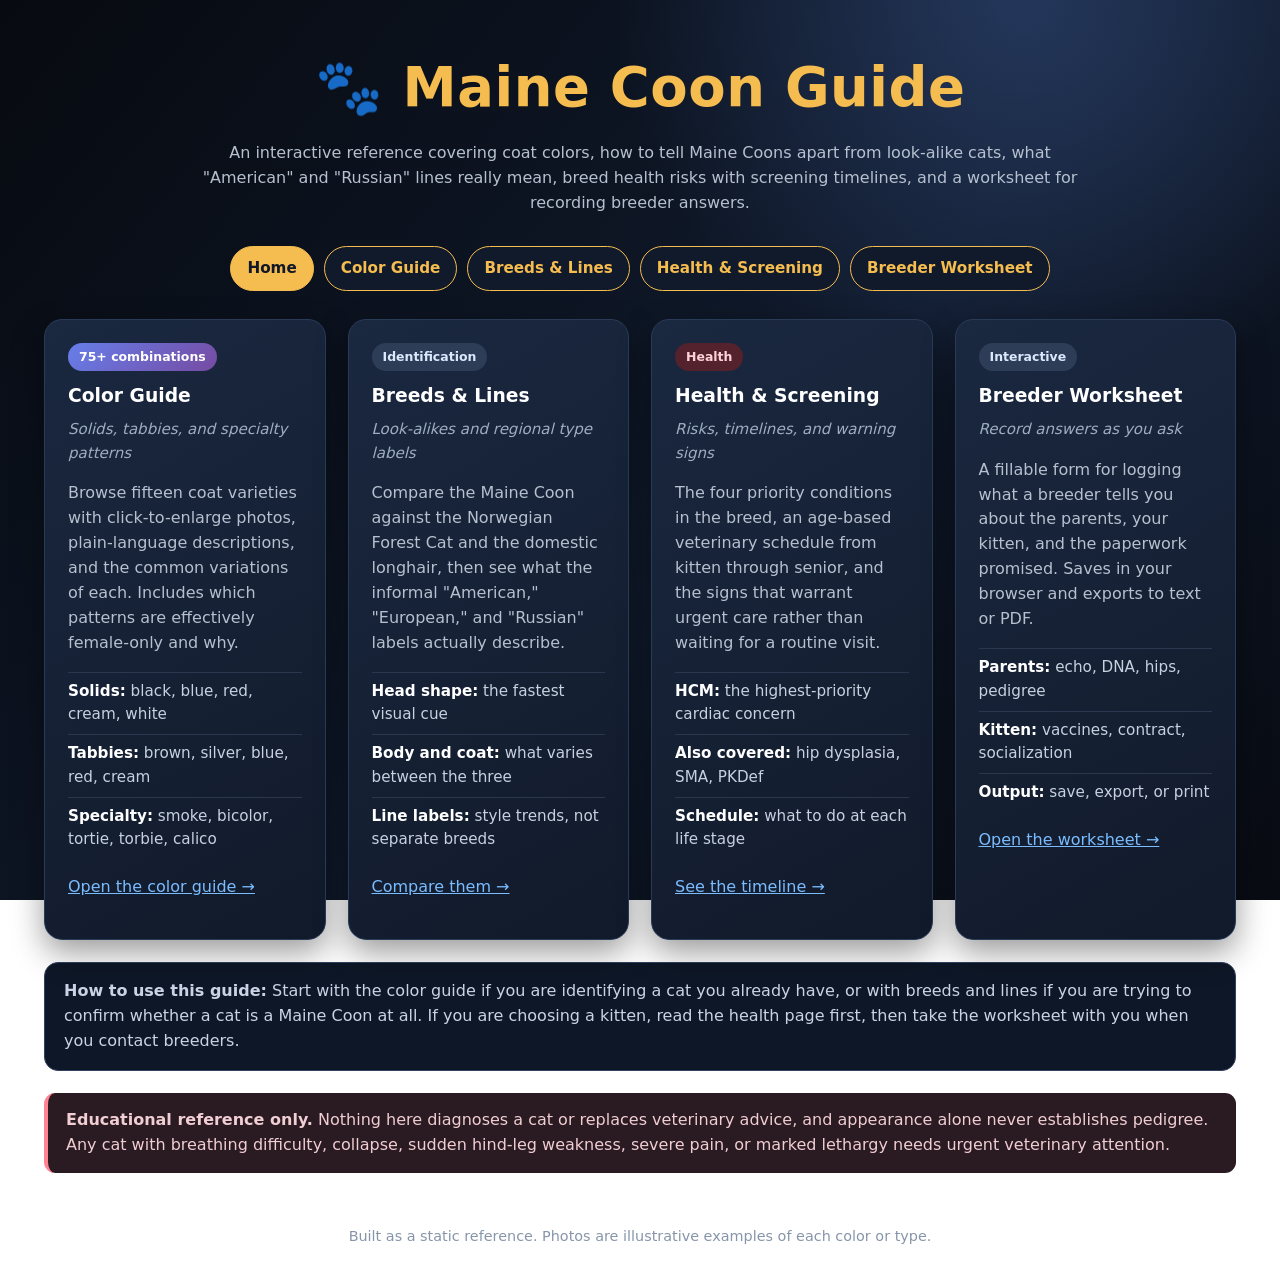
==== index.html @ 65a2067d "Add files via upload" ====
<!doctype html>
<html lang="en">
<head>
<meta charset="utf-8">
<meta name="viewport" content="width=device-width,initial-scale=1">
<title>Maine Coon Guide</title>
<meta name="description" content="Interactive Maine Coon guide: coat colors, breed comparison, bloodline types, health risks, and a breeder question worksheet.">
<link rel="stylesheet" href="/styles.css">
</head>
<body>
<div class="wrap">

<header class="hero">
  <h1>🐾 Maine Coon Guide</h1>
  <p class="lead">An interactive reference covering coat colors, how to tell Maine Coons apart from look-alike cats, what "American" and "Russian" lines really mean, breed health risks with screening timelines, and a worksheet for recording breeder answers.</p>
</header>

<nav class="nav">
  <a href="/" class="current">Home</a>
  <a href="/colors.html">Color Guide</a>
  <a href="/breeds.html">Breeds &amp; Lines</a>
  <a href="/health.html">Health &amp; Screening</a>
  <a href="/worksheet.html">Breeder Worksheet</a>
</nav>

<div class="cards">

  <article class="card pad">
    <span class="badge both">75+ combinations</span>
    <h3>Color Guide</h3>
    <p class="sub">Solids, tabbies, and specialty patterns</p>
    <p>Browse fifteen coat varieties with click-to-enlarge photos, plain-language descriptions, and the common variations of each. Includes which patterns are effectively female-only and why.</p>
    <ul class="facts">
      <li><b>Solids:</b> black, blue, red, cream, white</li>
      <li><b>Tabbies:</b> brown, silver, blue, red, cream</li>
      <li><b>Specialty:</b> smoke, bicolor, tortie, torbie, calico</li>
    </ul>
    <p style="margin-top:16px"><a href="/colors.html">Open the color guide →</a></p>
  </article>

  <article class="card pad">
    <span class="badge">Identification</span>
    <h3>Breeds &amp; Lines</h3>
    <p class="sub">Look-alikes and regional type labels</p>
    <p>Compare the Maine Coon against the Norwegian Forest Cat and the domestic longhair, then see what the informal "American," "European," and "Russian" labels actually describe.</p>
    <ul class="facts">
      <li><b>Head shape:</b> the fastest visual cue</li>
      <li><b>Body and coat:</b> what varies between the three</li>
      <li><b>Line labels:</b> style trends, not separate breeds</li>
    </ul>
    <p style="margin-top:16px"><a href="/breeds.html">Compare them →</a></p>
  </article>

  <article class="card pad">
    <span class="badge major">Health</span>
    <h3>Health &amp; Screening</h3>
    <p class="sub">Risks, timelines, and warning signs</p>
    <p>The four priority conditions in the breed, an age-based veterinary schedule from kitten through senior, and the signs that warrant urgent care rather than waiting for a routine visit.</p>
    <ul class="facts">
      <li><b>HCM:</b> the highest-priority cardiac concern</li>
      <li><b>Also covered:</b> hip dysplasia, SMA, PKDef</li>
      <li><b>Schedule:</b> what to do at each life stage</li>
    </ul>
    <p style="margin-top:16px"><a href="/health.html">See the timeline →</a></p>
  </article>

  <article class="card pad">
    <span class="badge">Interactive</span>
    <h3>Breeder Worksheet</h3>
    <p class="sub">Record answers as you ask</p>
    <p>A fillable form for logging what a breeder tells you about the parents, your kitten, and the paperwork promised. Saves in your browser and exports to text or PDF.</p>
    <ul class="facts">
      <li><b>Parents:</b> echo, DNA, hips, pedigree</li>
      <li><b>Kitten:</b> vaccines, contract, socialization</li>
      <li><b>Output:</b> save, export, or print</li>
    </ul>
    <p style="margin-top:16px"><a href="/worksheet.html">Open the worksheet →</a></p>
  </article>

</div>

<div class="note">
  <b>How to use this guide:</b> Start with the color guide if you are identifying a cat you already have, or with breeds and lines if you are trying to confirm whether a cat is a Maine Coon at all. If you are choosing a kitten, read the health page first, then take the worksheet with you when you contact breeders.
</div>

<div class="flag">
  <b>Educational reference only.</b> Nothing here diagnoses a cat or replaces veterinary advice, and appearance alone never establishes pedigree. Any cat with breathing difficulty, collapse, sudden hind-leg weakness, severe pain, or marked lethargy needs urgent veterinary attention.
</div>

<footer>Built as a static reference. Photos are illustrative examples of each color or type.</footer>

</div>
</body>
</html>
---- styles.css ----
:root{
  --gold:#f5bc4f;
  --line:#2a3b57;
  --text:#e9eef7;
  --muted:#b6c0cf;
  --green:#85d5b1;
  --blue:#7bbcff;
  --red:#ff8392;
  --pink:#f29ab2;
  --panel:#111a2a;
}
*{box-sizing:border-box}
body{
  margin:0;
  background:radial-gradient(circle at 80% 0,#24375b 0,transparent 30%),
             linear-gradient(130deg,#070a10,#101a2c 57%,#080b12);
  background-attachment:fixed;
  font-family:Inter,system-ui,-apple-system,"Segoe UI",sans-serif;
  color:var(--text);
  line-height:1.56;
}
.wrap{max-width:1240px;margin:auto;padding:24px}
header.hero{text-align:center;padding:22px 0 8px}
h1{font-size:clamp(1.9rem,5vw,3.4rem);margin:0;color:var(--gold);letter-spacing:.01em}
h2{color:var(--gold);margin:0 0 12px;font-size:1.55rem}
h3{margin:0 0 8px;color:#fff}
p{color:var(--muted)}
a{color:var(--blue)}
.lead{max-width:900px;margin:10px auto 0}

/* NAV */
.nav{display:flex;justify-content:center;flex-wrap:wrap;gap:10px;margin:22px 0 28px}
.nav a{
  padding:10px 16px;border:1px solid var(--gold);border-radius:99px;
  background:#101a2a;color:var(--gold);font-weight:750;text-decoration:none;font-size:.95rem;
}
.nav a:hover{background:var(--gold);color:#111827}
.nav a.current{background:var(--gold);color:#111827}

/* CARDS */
.cards{display:grid;grid-template-columns:repeat(auto-fill,minmax(280px,1fr));gap:22px}
.grid2{display:grid;grid-template-columns:repeat(2,1fr);gap:20px}
.card{
  background:linear-gradient(150deg,#1a2840,#111a2a);
  border:1px solid var(--line);border-radius:18px;overflow:hidden;
  box-shadow:0 12px 32px #0006;transition:.25s;
}
.card:hover{border-color:var(--gold);transform:translateY(-4px)}
.card .body{padding:20px}
.card.pad{padding:23px}
.thumb{width:100%;height:250px;object-fit:cover;display:block;cursor:zoom-in}
.badge{display:inline-block;padding:4px 11px;border-radius:99px;font-size:.78rem;font-weight:800;background:#2d3d58;color:#dce8fc;margin-bottom:10px}
.badge.major{background:#54222d;color:#ffd2d9}
.badge.inherited{background:#263b62;color:#d5e6ff}
.badge.both{background:linear-gradient(135deg,#667eea,#764ba2);color:#fff}
.badge.female{background:linear-gradient(135deg,#f093fb,#f5576c);color:#fff}
.sub{font-size:.94rem;color:#9fadc0;font-style:italic;margin:0 0 8px}
.facts{list-style:none;padding:0;margin:13px 0 0}
.facts li{padding:7px 0;border-top:1px solid #29384f;color:#c7d1df;font-size:.95rem}
.facts b{color:#fff}
.row{display:grid;grid-template-columns:1fr 1fr;gap:14px;margin-top:16px}
.box{padding:14px;border-radius:11px;background:#0e1726;border:1px solid #263956}
.box h4{margin:0 0 6px;color:var(--blue);font-size:.94rem}
.box ul{margin:0;padding-left:18px;color:#c6d1df;font-size:.93rem}
.box li{margin:5px 0}

/* CALLOUTS */
.note{border:1px solid #31435f;background:#0e1727;border-radius:14px;padding:16px 19px;margin:22px 0;color:#c8d4e5}
.tip{border-left:4px solid var(--green);background:#10251f;border-radius:11px;padding:15px 18px;margin:18px 0;color:#d9eee5}
.caution{border-left:4px solid var(--pink);background:#281725;border-radius:11px;padding:15px 18px;margin:18px 0;color:#f0d5e0}
.flag{border-left:4px solid var(--red);background:#2a1a21;border-radius:11px;padding:15px 18px;margin:18px 0;color:#f0ced3}
.small{font-size:.9rem;color:#93a1b5}

/* TABLES */
.tablewrap{overflow:auto;background:#101a29;border:1px solid var(--line);border-radius:16px;margin:26px 0}
table{border-collapse:collapse;width:100%;min-width:780px}
th{padding:14px;text-align:left;background:#243756;color:var(--gold)}
td{padding:14px;border-top:1px solid #2a3b57;vertical-align:top;color:#cbd5e3}
td:first-child{color:#fff;font-weight:750}

/* SECTION TITLES */
.section-title{text-align:center;font-size:1.9rem;color:var(--gold);margin:42px 0 26px;padding-bottom:14px;border-bottom:2px solid #f5bc4f4d}

/* FILTERS */
.filters{display:flex;justify-content:center;gap:12px;flex-wrap:wrap;margin:26px 0}
.filter-btn{
  padding:11px 26px;font:inherit;font-weight:700;border:2px solid var(--gold);
  background:transparent;color:var(--gold);border-radius:30px;cursor:pointer;transition:.25s
}
.filter-btn:hover,.filter-btn.active{background:var(--gold);color:#0a0a0a;transform:translateY(-2px)}

/* MODAL */
.modal{position:fixed;inset:0;display:none;background:#000e;z-index:60;align-items:center;justify-content:center;padding:20px;backdrop-filter:blur(4px)}
.modal.open{display:flex}
.modal .inner{
  background:linear-gradient(135deg,#1a1a2e,#16213e);border:2px solid var(--gold);
  border-radius:20px;max-width:1150px;width:100%;max-height:92vh;overflow:auto;position:relative;
  display:grid;grid-template-columns:1fr 1fr;
}
.modal img{width:100%;height:100%;max-height:88vh;object-fit:cover;display:block;border-radius:18px 0 0 18px}
.modal .detail{padding:38px}
.modal h3{font-size:2rem;color:var(--gold);margin-bottom:12px}
.modal .desc{color:#d0d0d0;line-height:1.75;margin-bottom:22px}
.varbox{background:#f5bc4f1a;padding:18px;border-radius:10px;border-left:4px solid var(--gold)}
.varbox h4{color:var(--gold);margin:0 0 10px;font-size:1.1rem}
.varbox ul{list-style:none;padding:0;margin:0}
.varbox li{padding:6px 0 6px 20px;position:relative;color:#c0c0c0}
.varbox li:before{content:"▸";position:absolute;left:0;color:var(--gold)}
.genderline{margin-top:20px;padding:14px;border-radius:10px;text-align:center;font-weight:700}
.close{
  position:absolute;top:14px;right:18px;border:none;background:var(--gold);color:#111;
  font-size:24px;width:40px;height:40px;border-radius:50%;cursor:pointer;font-weight:900;z-index:5
}
.close:hover{transform:rotate(90deg);transition:.3s}

/* TIMELINE */
.stage{display:grid;grid-template-columns:170px 1fr;gap:22px;padding:22px 0;border-bottom:1px solid #2a3b57}
.stage:last-child{border-bottom:none}
.age{color:var(--gold);font-size:1.22rem;font-weight:850}
.age span{display:block;font-size:.82rem;color:#9cacbf;font-weight:600;margin-top:3px}
.stage ul{margin:9px 0 0;padding-left:18px;color:#d5deeb}
.stage li{margin:6px 0}

/* CHECKLIST */
.checklist{background:#10251f;border:1px solid #356253;border-radius:18px;padding:24px;margin-top:26px}
.checklist h2{color:var(--green)}
.checks{display:grid;grid-template-columns:repeat(2,1fr);gap:8px 22px}
.checks div{padding:9px 0;border-bottom:1px solid #2d554a;color:#d5e6df}
.checks div:before{content:"✓";color:var(--green);font-weight:900;margin-right:10px}
.emergency{margin-top:24px;background:#2b1820;border:1px solid #814551;border-radius:18px;padding:23px}
.emergency h2{color:#ffadb6}
.emergency ul{margin:8px 0 0;padding-left:20px;color:#f0ced3}

/* FORMS / WORKSHEET */
.toolbar{
  position:sticky;top:0;z-index:20;display:flex;flex-wrap:wrap;gap:10px;align-items:center;justify-content:center;
  background:#0b1322f2;border:1px solid var(--line);border-radius:14px;padding:12px;margin-bottom:20px;backdrop-filter:blur(6px)
}
button{font:inherit;font-weight:750;cursor:pointer;border-radius:10px;padding:10px 16px;border:1px solid var(--line);background:#1b2942;color:var(--text)}
button.primary{background:var(--gold);color:#111827;border-color:var(--gold)}
button.ghost{background:transparent;color:var(--muted)}
button:hover{filter:brightness(1.12)}
.status{color:var(--green);font-size:.9rem;min-width:150px;text-align:center}
.section{background:linear-gradient(150deg,#1a2840,#111a2a);border:1px solid var(--line);border-radius:18px;padding:22px;margin-bottom:22px;box-shadow:0 12px 30px #0006}
.pair{display:grid;grid-template-columns:1fr 1fr;gap:16px}
label{display:block;font-weight:700;color:#fff;margin:14px 0 6px;font-size:.96rem}
.hint{display:block;font-weight:500;color:#93a1b5;font-size:.85rem;margin-top:3px}
input[type=text],input[type=date],textarea,select{
  width:100%;background:#0d1626;border:1px solid #2b3d5b;color:var(--text);border-radius:10px;padding:11px 12px;font:inherit
}
textarea{min-height:78px;resize:vertical}
input:focus,textarea:focus,select:focus{outline:none;border-color:var(--gold);box-shadow:0 0 0 2px #f5bc4f33}
.qa{border:1px solid #263956;background:#0e1726;border-radius:13px;padding:15px;margin-top:14px}
.qa .q{font-weight:750;color:#fff;margin:0 0 4px}
.qa .why{color:#8fa0b8;font-size:.87rem;margin:0 0 10px}
.chips{display:flex;gap:8px;flex-wrap:wrap;margin-bottom:10px}
.chip{padding:6px 13px;border-radius:99px;border:1px solid #33456a;background:#152238;color:#c3d0e3;font-size:.85rem;cursor:pointer}
.chip.on-yes{background:#1d4536;border-color:#3f8b6d;color:#c8f3e0}
.chip.on-no{background:#4a2029;border-color:#8d4d59;color:#ffd3da}
.chip.on-na{background:#33405a;border-color:#5c6f96;color:#d9e3f5}
.count{text-align:center;color:var(--muted);margin:6px 0 8px;font-size:.93rem}
.bar{height:9px;border-radius:99px;background:#1b2740;overflow:hidden;margin:0 auto 18px;max-width:520px}
.bar span{display:block;height:100%;width:0;background:linear-gradient(90deg,var(--gold),var(--green));transition:width .3s}

footer{text-align:center;color:#8795aa;font-size:.9rem;padding:34px 0 14px}

@media(max-width:850px){
  .wrap{padding:16px}
  .grid2,.row,.checks,.pair{grid-template-columns:1fr}
  .modal .inner{grid-template-columns:1fr}
  .modal img{max-height:330px;border-radius:18px 18px 0 0}
  .modal .detail{padding:26px}
  .stage{grid-template-columns:1fr;gap:5px}
  .toolbar{position:static}
}
@media print{
  body{background:#fff;color:#000}
  .nav,.toolbar,.chips,.bar{display:none}
  .section,.card{background:#fff;border:1px solid #999;box-shadow:none}
  h1,h2,h3,label,.qa .q{color:#000}
  input,textarea,select{border:1px solid #999;color:#000;background:#fff}
}
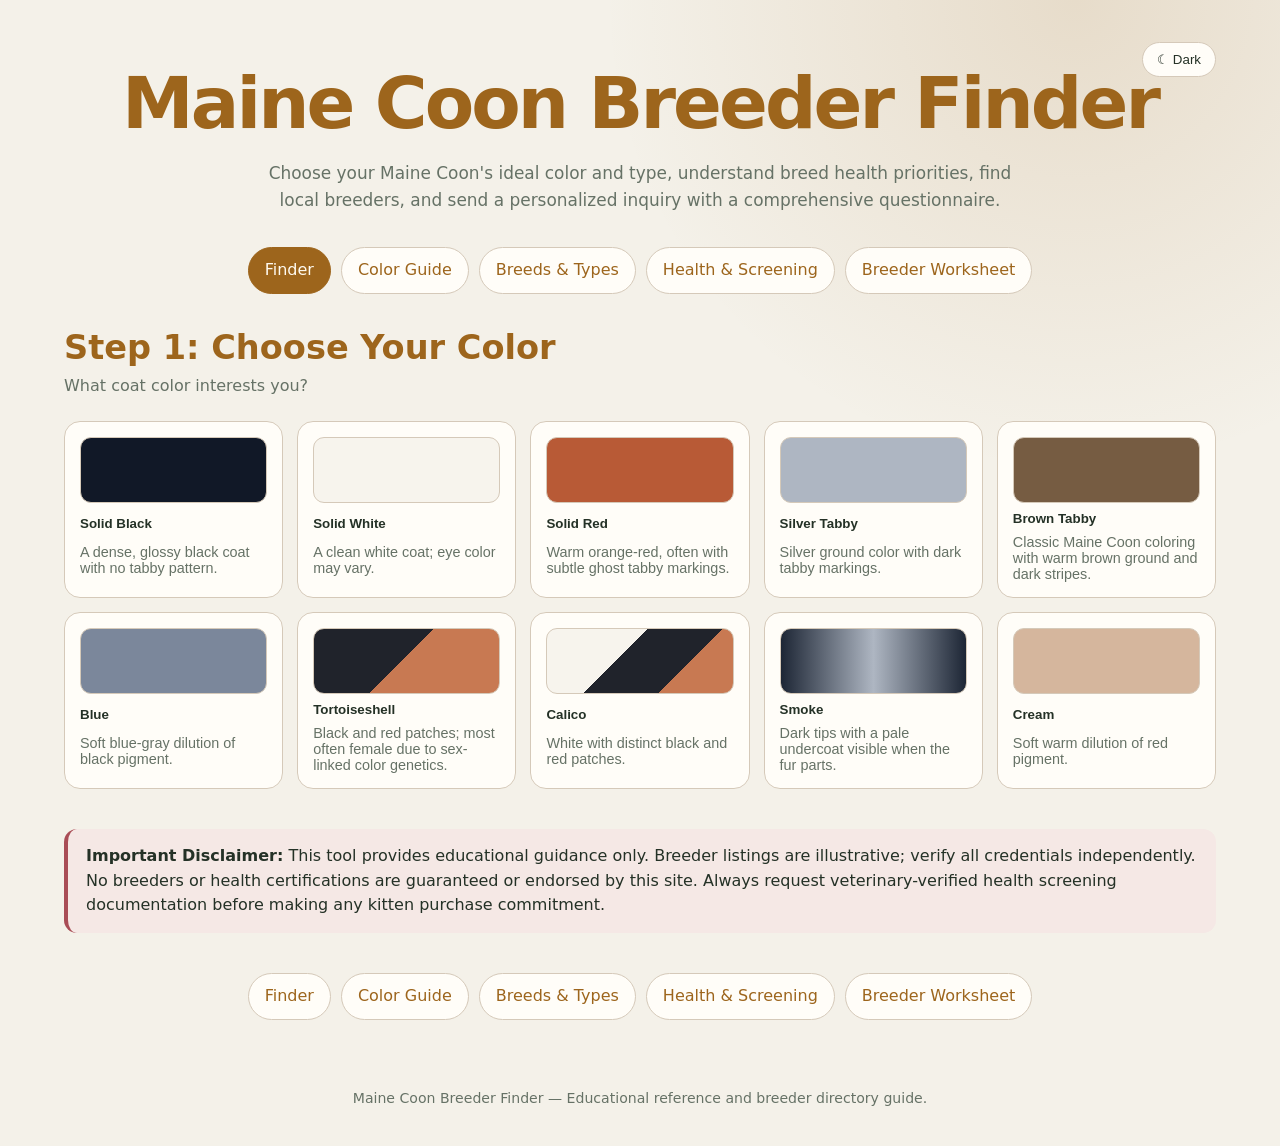
==== commit 752bbf19: "Build Maine Coon breeder finder workflow" ====
--- a/index.html
+++ b/index.html
@@ -3,92 +3,221 @@
 <head>
 <meta charset="utf-8">
 <meta name="viewport" content="width=device-width,initial-scale=1">
-<title>Maine Coon Guide</title>
-<meta name="description" content="Interactive Maine Coon guide: coat colors, breed comparison, bloodline types, health risks, and a breeder question worksheet.">
+<title>Maine Coon Breeder Finder</title>
+<meta name="description" content="Select your ideal Maine Coon color and type, review health risks and vet timelines, find local breeders, and generate a personalized inquiry with breeder questionnaire.">
 <link rel="stylesheet" href="/styles.css">
 </head>
 <body>
 <div class="wrap">
 
 <header class="hero">
-  <h1>🐾 Maine Coon Guide</h1>
-  <p class="lead">An interactive reference covering coat colors, how to tell Maine Coons apart from look-alike cats, what "American" and "Russian" lines really mean, breed health risks with screening timelines, and a worksheet for recording breeder answers.</p>
+  <h1>Maine Coon Breeder Finder</h1>
+  <p class="lead">Choose your Maine Coon's ideal color and type, understand breed health priorities, find local breeders, and send a personalized inquiry with a comprehensive questionnaire.</p>
+  <button id="themeToggle" class="theme-btn" aria-label="Toggle dark/light theme">🌙 Dark</button>
 </header>
 
 <nav class="nav">
-  <a href="/" class="current">Home</a>
+  <a href="/" class="current">Finder</a>
   <a href="/colors.html">Color Guide</a>
-  <a href="/breeds.html">Breeds &amp; Lines</a>
+  <a href="/breeds.html">Breeds &amp; Types</a>
   <a href="/health.html">Health &amp; Screening</a>
   <a href="/worksheet.html">Breeder Worksheet</a>
 </nav>
 
-<div class="cards">
-
-  <article class="card pad">
-    <span class="badge both">75+ combinations</span>
-    <h3>Color Guide</h3>
-    <p class="sub">Solids, tabbies, and specialty patterns</p>
-    <p>Browse fifteen coat varieties with click-to-enlarge photos, plain-language descriptions, and the common variations of each. Includes which patterns are effectively female-only and why.</p>
-    <ul class="facts">
-      <li><b>Solids:</b> black, blue, red, cream, white</li>
-      <li><b>Tabbies:</b> brown, silver, blue, red, cream</li>
-      <li><b>Specialty:</b> smoke, bicolor, tortie, torbie, calico</li>
-    </ul>
-    <p style="margin-top:16px"><a href="/colors.html">Open the color guide →</a></p>
-  </article>
-
-  <article class="card pad">
-    <span class="badge">Identification</span>
-    <h3>Breeds &amp; Lines</h3>
-    <p class="sub">Look-alikes and regional type labels</p>
-    <p>Compare the Maine Coon against the Norwegian Forest Cat and the domestic longhair, then see what the informal "American," "European," and "Russian" labels actually describe.</p>
-    <ul class="facts">
-      <li><b>Head shape:</b> the fastest visual cue</li>
-      <li><b>Body and coat:</b> what varies between the three</li>
-      <li><b>Line labels:</b> style trends, not separate breeds</li>
-    </ul>
-    <p style="margin-top:16px"><a href="/breeds.html">Compare them →</a></p>
-  </article>
-
-  <article class="card pad">
-    <span class="badge major">Health</span>
-    <h3>Health &amp; Screening</h3>
-    <p class="sub">Risks, timelines, and warning signs</p>
-    <p>The four priority conditions in the breed, an age-based veterinary schedule from kitten through senior, and the signs that warrant urgent care rather than waiting for a routine visit.</p>
-    <ul class="facts">
-      <li><b>HCM:</b> the highest-priority cardiac concern</li>
-      <li><b>Also covered:</b> hip dysplasia, SMA, PKDef</li>
-      <li><b>Schedule:</b> what to do at each life stage</li>
-    </ul>
-    <p style="margin-top:16px"><a href="/health.html">See the timeline →</a></p>
-  </article>
-
-  <article class="card pad">
-    <span class="badge">Interactive</span>
-    <h3>Breeder Worksheet</h3>
-    <p class="sub">Record answers as you ask</p>
-    <p>A fillable form for logging what a breeder tells you about the parents, your kitten, and the paperwork promised. Saves in your browser and exports to text or PDF.</p>
-    <ul class="facts">
-      <li><b>Parents:</b> echo, DNA, hips, pedigree</li>
-      <li><b>Kitten:</b> vaccines, contract, socialization</li>
-      <li><b>Output:</b> save, export, or print</li>
-    </ul>
-    <p style="margin-top:16px"><a href="/worksheet.html">Open the worksheet →</a></p>
-  </article>
-
+<section class="finder-step step-1 active">
+  <h2>Step 1: Choose Your Color</h2>
+  <p class="sub">What coat color interests you?</p>
+  <div class="color-grid" id="colorGrid">
+    <!-- Colors will be inserted by script -->
+  </div>
+</section>
+
+<section class="finder-step step-2">
+  <h2>Step 2: Select Your Preferred Type</h2>
+  <p class="sub">Maine Coons come in subtle regional variations.</p>
+  <div class="type-cards">
+    <div class="type-card" data-type="american">
+      <h3>American Type</h3>
+      <p>Larger frame, muscular build, prominent ruff. Valued for size and classical Maine Coon appearance.</p>
+      <ul class="traits">
+        <li>Weight: 13–18+ lbs</li>
+        <li>Head: Square, defined</li>
+        <li>Ears: Large with tufts</li>
+        <li>Body: Long, muscular</li>
+      </ul>
+      <button class="type-select" data-type="american">Select American Type</button>
+    </div>
+    <div class="type-card" data-type="european">
+      <h3>European Type</h3>
+      <p>Leaner, refined build, finer bone structure. Emphasizes elegance alongside breed standards.</p>
+      <ul class="traits">
+        <li>Weight: 11–15 lbs</li>
+        <li>Head: Refined contours</li>
+        <li>Ears: Proportionate to head</li>
+        <li>Body: Lean, athletic</li>
+      </ul>
+      <button class="type-select" data-type="european">Select European Type</button>
+    </div>
+  </div>
+</section>
+
+<section class="finder-step step-3">
+  <h2>Step 3: Key Health Priorities</h2>
+  <p class="sub">Maine Coons have breed-specific health considerations. Review these before contacting a breeder.</p>
+  
+  <div class="health-priorities">
+    <div class="priority-card major">
+      <h3>Hypertrophic Cardiomyopathy (HCM)</h3>
+      <p class="sub">Highest priority — affects up to 30% of Maine Coons.</p>
+      <p><b>What it is:</b> Thickening of the heart muscle, reducing its ability to pump effectively.</p>
+      <p><b>Screening:</b> Echocardiogram by a board-certified cardiologist. Repeat every 1–2 years.</p>
+      <p><b>Warning signs:</b> Rapid/irregular heartbeat, lethargy, difficulty breathing, hind-leg paralysis (blood clot).</p>
+      <p class="flag"><b>Ask breeders:</b> "What is the cardiac history of both parents? When was each last screened? Do you have echocardiogram reports?"</p>
+    </div>
+
+    <div class="priority-card">
+      <h3>Hip Dysplasia</h3>
+      <p class="sub">Malformation of the hip joint; degree varies.</p>
+      <p><b>Screening:</b> X-rays evaluated by PennHIP or OFA. Preferably before breeding.</p>
+      <p><b>Warning signs:</b> Difficulty jumping, rear-leg weakness, limping, reduced activity.</p>
+      <p class="flag"><b>Ask breeders:</b> "Have both parents been hip-scored? What are the OFA or PennHIP results?"</p>
+    </div>
+
+    <div class="priority-card">
+      <h3>Spinal Muscular Atrophy (SMA)</h3>
+      <p class="sub">Rare but severe; kitten becomes progressively weak.</p>
+      <p><b>Genetics:</b> Recessive — kitten must inherit the mutation from both parents.</p>
+      <p><b>Test:</b> DNA test available; ethical breeders test parents.</p>
+      <p class="flag"><b>Ask breeders:</b> "Have both parents been DNA-tested for SMA? Can you provide the results?"</p>
+    </div>
+
+    <div class="priority-card">
+      <h3>Polycystic Kidney Disease (PKD)</h3>
+      <p class="sub">Cysts form in the kidneys; leads to kidney failure.</p>
+      <p><b>Genetics:</b> Recessive — inherited from both parents.</p>
+      <p><b>Test:</b> Ultrasound screening; DNA test for some lineages.</p>
+      <p class="flag"><b>Ask breeders:</b> "Have both parents been tested for PKD via ultrasound or DNA? What were the results?"</p>
+    </div>
+  </div>
+
+  <div class="vet-timeline">
+    <h3>Veterinary Care Timeline</h3>
+    <div class="stage">
+      <div class="age">8–12 weeks <span>Kitten arrival</span></div>
+      <div class="stage-detail">
+        <ul>
+          <li>First vet exam and vaccines (FVRCP series)</li>
+          <li>Parasite screening and prevention</li>
+          <li>Ask breeder for kitten's medical history</li>
+        </ul>
+      </div>
+    </div>
+    <div class="stage">
+      <div class="age">16 weeks <span>Booster and neuter/spay</span></div>
+      <div class="stage-detail">
+        <ul>
+          <li>Final kitten vaccine booster</li>
+          <li>Feline leukemia (FeLV) test if outdoor access</li>
+          <li>Schedule spay/neuter if planned</li>
+        </ul>
+      </div>
+    </div>
+    <div class="stage">
+      <div class="age">1 year <span>Adult baseline</span></div>
+      <div class="stage-detail">
+        <ul>
+          <li><b>Echocardiogram for HCM screening</b> (first priority)</li>
+          <li>Annual wellness exam</li>
+          <li>Blood and urine baseline</li>
+          <li>Discuss dental care plan</li>
+        </ul>
+      </div>
+    </div>
+    <div class="stage">
+      <div class="age">2–7 years <span>Prime adult</span></div>
+      <div class="stage-detail">
+        <ul>
+          <li>Annual wellness exams</li>
+          <li>Repeat echocardiogram every 1–2 years (HCM)</li>
+          <li>Monitor weight and activity</li>
+          <li>Watch for joint issues given large frame</li>
+        </ul>
+      </div>
+    </div>
+    <div class="stage">
+      <div class="age">7+ years <span>Senior</span></div>
+      <div class="stage-detail">
+        <ul>
+          <li>Wellness exams every 6 months</li>
+          <li>Annual or biennial echocardiogram</li>
+          <li>Blood work to monitor kidney and thyroid function</li>
+          <li>Discuss pain management and quality-of-life planning</li>
+        </ul>
+      </div>
+    </div>
+  </div>
+
+  <button class="primary-btn" onclick="advanceTo(4)">Continue to Breeder Search</button>
+</section>
+
+<section class="finder-step step-4">
+  <h2>Step 4: Find Local Breeders</h2>
+  <p class="sub">Enter your location and search radius to find Maine Coon breeders near you.</p>
+  
+  <div class="search-form">
+    <div class="form-group">
+      <label for="zipInput">ZIP Code (US only)</label>
+      <input type="text" id="zipInput" placeholder="e.g., 02134" maxlength="5">
+      <div class="hint">We'll use this to calculate distance from breeders.</div>
+    </div>
+    
+    <div class="form-group">
+      <label for="radiusInput">Search Radius (miles)</label>
+      <select id="radiusInput">
+        <option value="">Choose a radius...</option>
+        <option value="25">25 miles</option>
+        <option value="50">50 miles</option>
+        <option value="100">100 miles</option>
+        <option value="200">200 miles</option>
+        <option value="500">500 miles (nationwide)</option>
+      </select>
+      <div class="hint">How far are you willing to travel for a breeder consultation?</div>
+    </div>
+
+    <button class="primary-btn" id="searchBtn" disabled>Search Breeders</button>
+    <div id="searchStatus" class="search-status"></div>
+  </div>
+
+  <div id="breederResults" class="breeder-results"></div>
+</section>
+
+<section class="finder-step step-5">
+  <h2>Step 5: Review and Contact</h2>
+  <p class="sub">Prepare your inquiry with the breeder questionnaire pre-loaded.</p>
+  
+  <div id="inquiryPreview" class="inquiry-preview"></div>
+  <div id="selectedBreederInfo" class="selected-breeder-info"></div>
+  
+  <button class="primary-btn" id="generateEmailBtn" disabled>Generate Email Draft</button>
+  <div id="emailDraft" class="email-draft-box"></div>
+</section>
+
+<div class="flag">
+  <b>Important Disclaimer:</b> This tool provides educational guidance only. Breeder listings are illustrative; verify all credentials independently. No breeders or health certifications are guaranteed or endorsed by this site. Always request veterinary-verified health screening documentation before making any kitten purchase commitment.
 </div>
 
-<div class="note">
-  <b>How to use this guide:</b> Start with the color guide if you are identifying a cat you already have, or with breeds and lines if you are trying to confirm whether a cat is a Maine Coon at all. If you are choosing a kitten, read the health page first, then take the worksheet with you when you contact breeders.
+<nav class="nav" style="margin-top:40px">
+  <a href="/">Finder</a>
+  <a href="/colors.html">Color Guide</a>
+  <a href="/breeds.html">Breeds &amp; Types</a>
+  <a href="/health.html">Health &amp; Screening</a>
+  <a href="/worksheet.html">Breeder Worksheet</a>
+</nav>
+
+<footer>Maine Coon Breeder Finder — Educational reference and breeder directory guide.</footer>
+
 </div>
 
-<div class="flag">
-  <b>Educational reference only.</b> Nothing here diagnoses a cat or replaces veterinary advice, and appearance alone never establishes pedigree. Any cat with breathing difficulty, collapse, sudden hind-leg weakness, severe pain, or marked lethargy needs urgent veterinary attention.
-</div>
-
-<footer>Built as a static reference. Photos are illustrative examples of each color or type.</footer>
-
-</div>
+<script src="/script.js"></script>
 </body>
 </html>
--- a/styles.css
+++ b/styles.css
@@ -1,182 +1,109 @@
-:root{
-  --gold:#f5bc4f;
-  --line:#2a3b57;
-  --text:#e9eef7;
-  --muted:#b6c0cf;
-  --green:#85d5b1;
-  --blue:#7bbcff;
-  --red:#ff8392;
-  --pink:#f29ab2;
-  --panel:#111a2a;
+:root {
+  --bg: #0a111b;
+  --surface: #111d2c;
+  --surface-strong: #17283c;
+  --line: #2b4059;
+  --text: #edf3f8;
+  --muted: #aebdca;
+  --brand: #f2bd5b;
+  --brand-ink: #1b160d;
+  --green: #7bd1ae;
+  --red: #ff9aa6;
+  --blue: #91c6fa;
+  --shadow: rgba(0, 0, 0, .28);
 }
-*{box-sizing:border-box}
-body{
-  margin:0;
-  background:radial-gradient(circle at 80% 0,#24375b 0,transparent 30%),
-             linear-gradient(130deg,#070a10,#101a2c 57%,#080b12);
-  background-attachment:fixed;
-  font-family:Inter,system-ui,-apple-system,"Segoe UI",sans-serif;
-  color:var(--text);
-  line-height:1.56;
+:root[data-theme="light"] {
+  --bg: #f4f1e9;
+  --surface: #fffdf8;
+  --surface-strong: #f0eadf;
+  --line: #d5c9b9;
+  --text: #243126;
+  --muted: #667266;
+  --brand: #9d651c;
+  --brand-ink: #fffaf0;
+  --green: #2d7656;
+  --red: #a94d56;
+  --blue: #286790;
+  --shadow: rgba(68, 52, 33, .13);
 }
-.wrap{max-width:1240px;margin:auto;padding:24px}
-header.hero{text-align:center;padding:22px 0 8px}
-h1{font-size:clamp(1.9rem,5vw,3.4rem);margin:0;color:var(--gold);letter-spacing:.01em}
-h2{color:var(--gold);margin:0 0 12px;font-size:1.55rem}
-h3{margin:0 0 8px;color:#fff}
-p{color:var(--muted)}
-a{color:var(--blue)}
-.lead{max-width:900px;margin:10px auto 0}
-
-/* NAV */
-.nav{display:flex;justify-content:center;flex-wrap:wrap;gap:10px;margin:22px 0 28px}
-.nav a{
-  padding:10px 16px;border:1px solid var(--gold);border-radius:99px;
-  background:#101a2a;color:var(--gold);font-weight:750;text-decoration:none;font-size:.95rem;
+* { box-sizing: border-box; }
+html { scroll-behavior: smooth; }
+body {
+  margin: 0;
+  background: radial-gradient(circle at 84% 0, color-mix(in srgb, var(--brand) 15%, transparent), transparent 30%), var(--bg);
+  color: var(--text);
+  font-family: Inter, ui-sans-serif, system-ui, -apple-system, sans-serif;
+  line-height: 1.55;
+  transition: background .25s, color .25s;
 }
-.nav a:hover{background:var(--gold);color:#111827}
-.nav a.current{background:var(--gold);color:#111827}
-
-/* CARDS */
-.cards{display:grid;grid-template-columns:repeat(auto-fill,minmax(280px,1fr));gap:22px}
-.grid2{display:grid;grid-template-columns:repeat(2,1fr);gap:20px}
-.card{
-  background:linear-gradient(150deg,#1a2840,#111a2a);
-  border:1px solid var(--line);border-radius:18px;overflow:hidden;
-  box-shadow:0 12px 32px #0006;transition:.25s;
+.wrap { max-width: 1200px; margin: 0 auto; padding: 24px; }
+.hero { text-align: center; padding: 36px 0 8px; position: relative; }
+h1, h2, h3 { line-height: 1.2; }
+h1 { color: var(--brand); font-size: clamp(2.2rem, 6vw, 4.5rem); letter-spacing: -.04em; margin: 0; }
+h2 { color: var(--brand); font-size: clamp(1.55rem, 3vw, 2.1rem); margin: 0 0 10px; }
+h3 { margin: 0 0 8px; }
+p { color: var(--muted); }
+.lead { max-width: 760px; margin: 14px auto 0; font-size: 1.06rem; }
+.theme-btn { position: absolute; right: 0; top: 18px; border: 1px solid var(--line); border-radius: 999px; background: var(--surface); color: var(--text); padding: 9px 14px; cursor: pointer; }
+.nav { display: flex; justify-content: center; flex-wrap: wrap; gap: 10px; margin: 26px 0 34px; }
+.nav a, .primary-btn, .secondary-btn { border-radius: 999px; padding: 10px 16px; text-decoration: none; font-weight: 750; border: 1px solid var(--line); cursor: pointer; font: inherit; }
+.nav a { color: var(--brand); background: var(--surface); }
+.nav a:hover, .nav a.current { color: var(--brand-ink); background: var(--brand); border-color: var(--brand); }
+.finder-step { display: none; scroll-margin-top: 20px; }
+.finder-step.active { display: block; animation: rise .35s ease both; }
+@keyframes rise { from { opacity: 0; transform: translateY(12px); } to { opacity: 1; transform: none; } }
+.sub { margin-top: -4px; }
+.color-grid { display: grid; grid-template-columns: repeat(auto-fit, minmax(190px, 1fr)); gap: 14px; margin: 22px 0 40px; }
+.color-option { display: grid; gap: 8px; text-align: left; border: 1px solid var(--line); border-radius: 16px; background: var(--surface); color: var(--text); padding: 15px; cursor: pointer; transition: transform .2s, border-color .2s; }
+.color-option:hover, .color-option.selected { border-color: var(--brand); transform: translateY(-3px); }
+.color-option span:last-child { color: var(--muted); font-size: .9rem; }
+.swatch { height: 66px; border-radius: 11px; border: 1px solid var(--line); display: block; }
+.type-cards, .health-priorities { display: grid; grid-template-columns: repeat(2, 1fr); gap: 18px; margin: 22px 0 38px; }
+.type-card, .priority-card, .breeder-card, .selected-card, .email-draft-box, .search-form, .vet-timeline { background: var(--surface); border: 1px solid var(--line); border-radius: 18px; padding: 22px; box-shadow: 0 12px 28px var(--shadow); }
+.type-card { display: flex; flex-direction: column; }
+.type-card.selected { border-color: var(--brand); box-shadow: 0 0 0 2px color-mix(in srgb, var(--brand) 35%, transparent); }
+.traits { color: var(--muted); margin: 12px 0 20px; padding-left: 20px; }
+.primary-btn { background: var(--brand); color: var(--brand-ink); border-color: var(--brand); display: inline-block; }
+.primary-btn:disabled { opacity: .45; cursor: not-allowed; }
+.secondary-btn { background: transparent; color: var(--brand); }
+.priority-card.major { border-color: var(--red); }
+.priority-card p { margin: 8px 0; }
+.flag, .note, .selection-summary { border-radius: 13px; padding: 15px 18px; margin: 16px 0; background: color-mix(in srgb, var(--red) 12%, var(--surface)); border-left: 4px solid var(--red); color: var(--text); }
+.vet-timeline { margin-bottom: 26px; }
+.stage { display: grid; grid-template-columns: 170px 1fr; gap: 22px; padding: 20px 0; border-bottom: 1px solid var(--line); }
+.stage:last-child { border-bottom: 0; }
+.age { color: var(--brand); font-weight: 800; font-size: 1.1rem; }
+.age span { display: block; color: var(--muted); font-size: .82rem; font-weight: 500; margin-top: 3px; }
+.stage-detail ul { margin: 0; color: var(--muted); }
+.search-form { display: grid; grid-template-columns: 1fr 1fr auto; gap: 16px; align-items: end; margin: 22px 0; }
+.form-group label { display: block; color: var(--text); font-weight: 750; margin-bottom: 6px; }
+input, select { width: 100%; border: 1px solid var(--line); background: var(--bg); color: var(--text); border-radius: 10px; padding: 12px; font: inherit; }
+.hint, .small { color: var(--muted); font-size: .85rem; margin-top: 5px; }
+.search-status { grid-column: 1 / -1; color: var(--green); }
+.breeder-results { display: grid; gap: 14px; margin-bottom: 34px; }
+.breeder-results > h3 { color: var(--brand); margin: 12px 0 0; }
+.breeder-card { display: flex; align-items: center; justify-content: space-between; gap: 20px; }
+.breeder-card.selected { border-color: var(--green); }
+.breeder-card h3 { color: var(--text); }
+.breeder-card p { margin: 5px 0; }
+.location { color: var(--blue) !important; font-weight: 700; }
+.badge { display: inline-block; background: color-mix(in srgb, var(--blue) 16%, var(--surface)); color: var(--blue); border-radius: 999px; padding: 4px 9px; font-size: .75rem; font-weight: 800; }
+.inquiry-preview { margin: 16px 0; }
+.selection-summary span { color: var(--muted); font-size: .9rem; }
+.email-draft-box { margin-top: 18px; }
+.email-draft-box:empty { display: none; }
+.draft-header { display: flex; align-items: center; justify-content: space-between; color: var(--green); margin-bottom: 12px; }
+pre { white-space: pre-wrap; color: var(--muted); font: inherit; line-height: 1.6; background: var(--bg); border-radius: 12px; padding: 16px; overflow: auto; }
+.email-link { margin-top: 10px; }
+footer { text-align: center; color: var(--muted); font-size: .88rem; padding: 34px 0 12px; }
+@media (max-width: 760px) {
+  .wrap { padding: 16px; }
+  .hero { padding-top: 62px; }
+  .theme-btn { top: 8px; right: 0; }
+  .type-cards, .health-priorities, .search-form { grid-template-columns: 1fr; }
+  .search-status { grid-column: auto; }
+  .stage { grid-template-columns: 1fr; gap: 6px; }
+  .breeder-card { align-items: flex-start; flex-direction: column; }
 }
-.card:hover{border-color:var(--gold);transform:translateY(-4px)}
-.card .body{padding:20px}
-.card.pad{padding:23px}
-.thumb{width:100%;height:250px;object-fit:cover;display:block;cursor:zoom-in}
-.badge{display:inline-block;padding:4px 11px;border-radius:99px;font-size:.78rem;font-weight:800;background:#2d3d58;color:#dce8fc;margin-bottom:10px}
-.badge.major{background:#54222d;color:#ffd2d9}
-.badge.inherited{background:#263b62;color:#d5e6ff}
-.badge.both{background:linear-gradient(135deg,#667eea,#764ba2);color:#fff}
-.badge.female{background:linear-gradient(135deg,#f093fb,#f5576c);color:#fff}
-.sub{font-size:.94rem;color:#9fadc0;font-style:italic;margin:0 0 8px}
-.facts{list-style:none;padding:0;margin:13px 0 0}
-.facts li{padding:7px 0;border-top:1px solid #29384f;color:#c7d1df;font-size:.95rem}
-.facts b{color:#fff}
-.row{display:grid;grid-template-columns:1fr 1fr;gap:14px;margin-top:16px}
-.box{padding:14px;border-radius:11px;background:#0e1726;border:1px solid #263956}
-.box h4{margin:0 0 6px;color:var(--blue);font-size:.94rem}
-.box ul{margin:0;padding-left:18px;color:#c6d1df;font-size:.93rem}
-.box li{margin:5px 0}
-
-/* CALLOUTS */
-.note{border:1px solid #31435f;background:#0e1727;border-radius:14px;padding:16px 19px;margin:22px 0;color:#c8d4e5}
-.tip{border-left:4px solid var(--green);background:#10251f;border-radius:11px;padding:15px 18px;margin:18px 0;color:#d9eee5}
-.caution{border-left:4px solid var(--pink);background:#281725;border-radius:11px;padding:15px 18px;margin:18px 0;color:#f0d5e0}
-.flag{border-left:4px solid var(--red);background:#2a1a21;border-radius:11px;padding:15px 18px;margin:18px 0;color:#f0ced3}
-.small{font-size:.9rem;color:#93a1b5}
-
-/* TABLES */
-.tablewrap{overflow:auto;background:#101a29;border:1px solid var(--line);border-radius:16px;margin:26px 0}
-table{border-collapse:collapse;width:100%;min-width:780px}
-th{padding:14px;text-align:left;background:#243756;color:var(--gold)}
-td{padding:14px;border-top:1px solid #2a3b57;vertical-align:top;color:#cbd5e3}
-td:first-child{color:#fff;font-weight:750}
-
-/* SECTION TITLES */
-.section-title{text-align:center;font-size:1.9rem;color:var(--gold);margin:42px 0 26px;padding-bottom:14px;border-bottom:2px solid #f5bc4f4d}
-
-/* FILTERS */
-.filters{display:flex;justify-content:center;gap:12px;flex-wrap:wrap;margin:26px 0}
-.filter-btn{
-  padding:11px 26px;font:inherit;font-weight:700;border:2px solid var(--gold);
-  background:transparent;color:var(--gold);border-radius:30px;cursor:pointer;transition:.25s
-}
-.filter-btn:hover,.filter-btn.active{background:var(--gold);color:#0a0a0a;transform:translateY(-2px)}
-
-/* MODAL */
-.modal{position:fixed;inset:0;display:none;background:#000e;z-index:60;align-items:center;justify-content:center;padding:20px;backdrop-filter:blur(4px)}
-.modal.open{display:flex}
-.modal .inner{
-  background:linear-gradient(135deg,#1a1a2e,#16213e);border:2px solid var(--gold);
-  border-radius:20px;max-width:1150px;width:100%;max-height:92vh;overflow:auto;position:relative;
-  display:grid;grid-template-columns:1fr 1fr;
-}
-.modal img{width:100%;height:100%;max-height:88vh;object-fit:cover;display:block;border-radius:18px 0 0 18px}
-.modal .detail{padding:38px}
-.modal h3{font-size:2rem;color:var(--gold);margin-bottom:12px}
-.modal .desc{color:#d0d0d0;line-height:1.75;margin-bottom:22px}
-.varbox{background:#f5bc4f1a;padding:18px;border-radius:10px;border-left:4px solid var(--gold)}
-.varbox h4{color:var(--gold);margin:0 0 10px;font-size:1.1rem}
-.varbox ul{list-style:none;padding:0;margin:0}
-.varbox li{padding:6px 0 6px 20px;position:relative;color:#c0c0c0}
-.varbox li:before{content:"▸";position:absolute;left:0;color:var(--gold)}
-.genderline{margin-top:20px;padding:14px;border-radius:10px;text-align:center;font-weight:700}
-.close{
-  position:absolute;top:14px;right:18px;border:none;background:var(--gold);color:#111;
-  font-size:24px;width:40px;height:40px;border-radius:50%;cursor:pointer;font-weight:900;z-index:5
-}
-.close:hover{transform:rotate(90deg);transition:.3s}
-
-/* TIMELINE */
-.stage{display:grid;grid-template-columns:170px 1fr;gap:22px;padding:22px 0;border-bottom:1px solid #2a3b57}
-.stage:last-child{border-bottom:none}
-.age{color:var(--gold);font-size:1.22rem;font-weight:850}
-.age span{display:block;font-size:.82rem;color:#9cacbf;font-weight:600;margin-top:3px}
-.stage ul{margin:9px 0 0;padding-left:18px;color:#d5deeb}
-.stage li{margin:6px 0}
-
-/* CHECKLIST */
-.checklist{background:#10251f;border:1px solid #356253;border-radius:18px;padding:24px;margin-top:26px}
-.checklist h2{color:var(--green)}
-.checks{display:grid;grid-template-columns:repeat(2,1fr);gap:8px 22px}
-.checks div{padding:9px 0;border-bottom:1px solid #2d554a;color:#d5e6df}
-.checks div:before{content:"✓";color:var(--green);font-weight:900;margin-right:10px}
-.emergency{margin-top:24px;background:#2b1820;border:1px solid #814551;border-radius:18px;padding:23px}
-.emergency h2{color:#ffadb6}
-.emergency ul{margin:8px 0 0;padding-left:20px;color:#f0ced3}
-
-/* FORMS / WORKSHEET */
-.toolbar{
-  position:sticky;top:0;z-index:20;display:flex;flex-wrap:wrap;gap:10px;align-items:center;justify-content:center;
-  background:#0b1322f2;border:1px solid var(--line);border-radius:14px;padding:12px;margin-bottom:20px;backdrop-filter:blur(6px)
-}
-button{font:inherit;font-weight:750;cursor:pointer;border-radius:10px;padding:10px 16px;border:1px solid var(--line);background:#1b2942;color:var(--text)}
-button.primary{background:var(--gold);color:#111827;border-color:var(--gold)}
-button.ghost{background:transparent;color:var(--muted)}
-button:hover{filter:brightness(1.12)}
-.status{color:var(--green);font-size:.9rem;min-width:150px;text-align:center}
-.section{background:linear-gradient(150deg,#1a2840,#111a2a);border:1px solid var(--line);border-radius:18px;padding:22px;margin-bottom:22px;box-shadow:0 12px 30px #0006}
-.pair{display:grid;grid-template-columns:1fr 1fr;gap:16px}
-label{display:block;font-weight:700;color:#fff;margin:14px 0 6px;font-size:.96rem}
-.hint{display:block;font-weight:500;color:#93a1b5;font-size:.85rem;margin-top:3px}
-input[type=text],input[type=date],textarea,select{
-  width:100%;background:#0d1626;border:1px solid #2b3d5b;color:var(--text);border-radius:10px;padding:11px 12px;font:inherit
-}
-textarea{min-height:78px;resize:vertical}
-input:focus,textarea:focus,select:focus{outline:none;border-color:var(--gold);box-shadow:0 0 0 2px #f5bc4f33}
-.qa{border:1px solid #263956;background:#0e1726;border-radius:13px;padding:15px;margin-top:14px}
-.qa .q{font-weight:750;color:#fff;margin:0 0 4px}
-.qa .why{color:#8fa0b8;font-size:.87rem;margin:0 0 10px}
-.chips{display:flex;gap:8px;flex-wrap:wrap;margin-bottom:10px}
-.chip{padding:6px 13px;border-radius:99px;border:1px solid #33456a;background:#152238;color:#c3d0e3;font-size:.85rem;cursor:pointer}
-.chip.on-yes{background:#1d4536;border-color:#3f8b6d;color:#c8f3e0}
-.chip.on-no{background:#4a2029;border-color:#8d4d59;color:#ffd3da}
-.chip.on-na{background:#33405a;border-color:#5c6f96;color:#d9e3f5}
-.count{text-align:center;color:var(--muted);margin:6px 0 8px;font-size:.93rem}
-.bar{height:9px;border-radius:99px;background:#1b2740;overflow:hidden;margin:0 auto 18px;max-width:520px}
-.bar span{display:block;height:100%;width:0;background:linear-gradient(90deg,var(--gold),var(--green));transition:width .3s}
-
-footer{text-align:center;color:#8795aa;font-size:.9rem;padding:34px 0 14px}
-
-@media(max-width:850px){
-  .wrap{padding:16px}
-  .grid2,.row,.checks,.pair{grid-template-columns:1fr}
-  .modal .inner{grid-template-columns:1fr}
-  .modal img{max-height:330px;border-radius:18px 18px 0 0}
-  .modal .detail{padding:26px}
-  .stage{grid-template-columns:1fr;gap:5px}
-  .toolbar{position:static}
-}
-@media print{
-  body{background:#fff;color:#000}
-  .nav,.toolbar,.chips,.bar{display:none}
-  .section,.card{background:#fff;border:1px solid #999;box-shadow:none}
-  h1,h2,h3,label,.qa .q{color:#000}
-  input,textarea,select{border:1px solid #999;color:#000;background:#fff}
-}
+@media (prefers-reduced-motion: reduce) { *, *::before, *::after { scroll-behavior: auto !important; animation: none !important; transition: none !important; } }
+@media print { .nav, .theme-btn, .primary-btn, .secondary-btn { display: none; } body { background: #fff; color: #000; } .type-card, .priority-card, .breeder-card, .search-form, .vet-timeline { box-shadow: none; background: #fff; } }
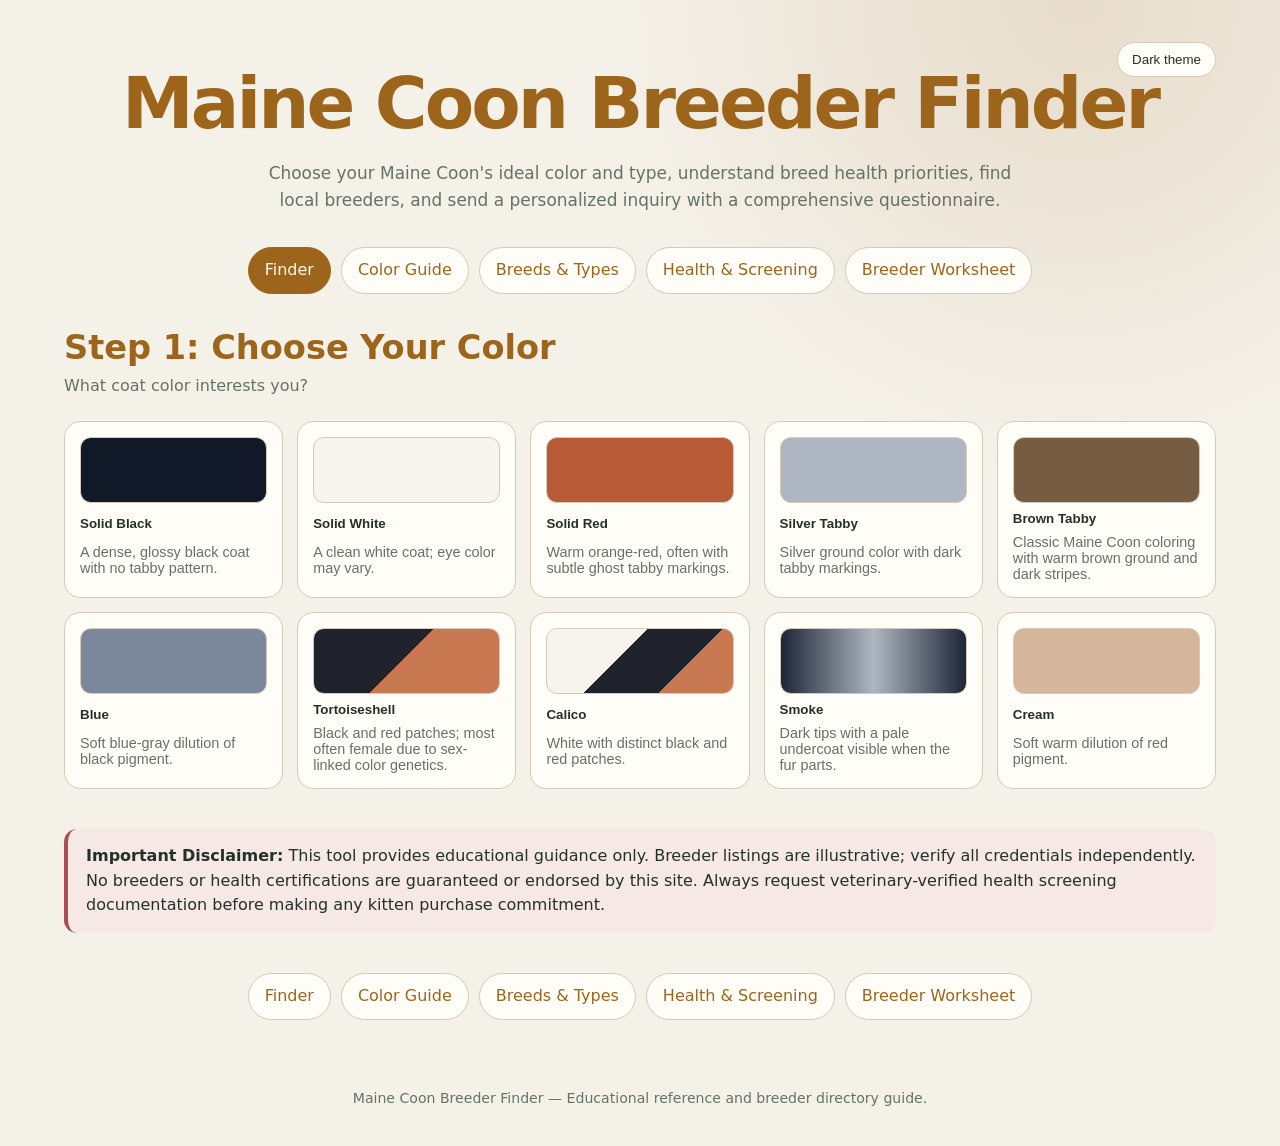
==== commit 0cb91286: "Refine theme control labels" ====
--- a/index.html
+++ b/index.html
@@ -13,7 +13,7 @@
 <header class="hero">
   <h1>Maine Coon Breeder Finder</h1>
   <p class="lead">Choose your Maine Coon's ideal color and type, understand breed health priorities, find local breeders, and send a personalized inquiry with a comprehensive questionnaire.</p>
-  <button id="themeToggle" class="theme-btn" aria-label="Toggle dark/light theme">🌙 Dark</button>
+  <button id="themeToggle" class="theme-btn" aria-label="Toggle dark/light theme">Dark theme</button>
 </header>
 
 <nav class="nav">
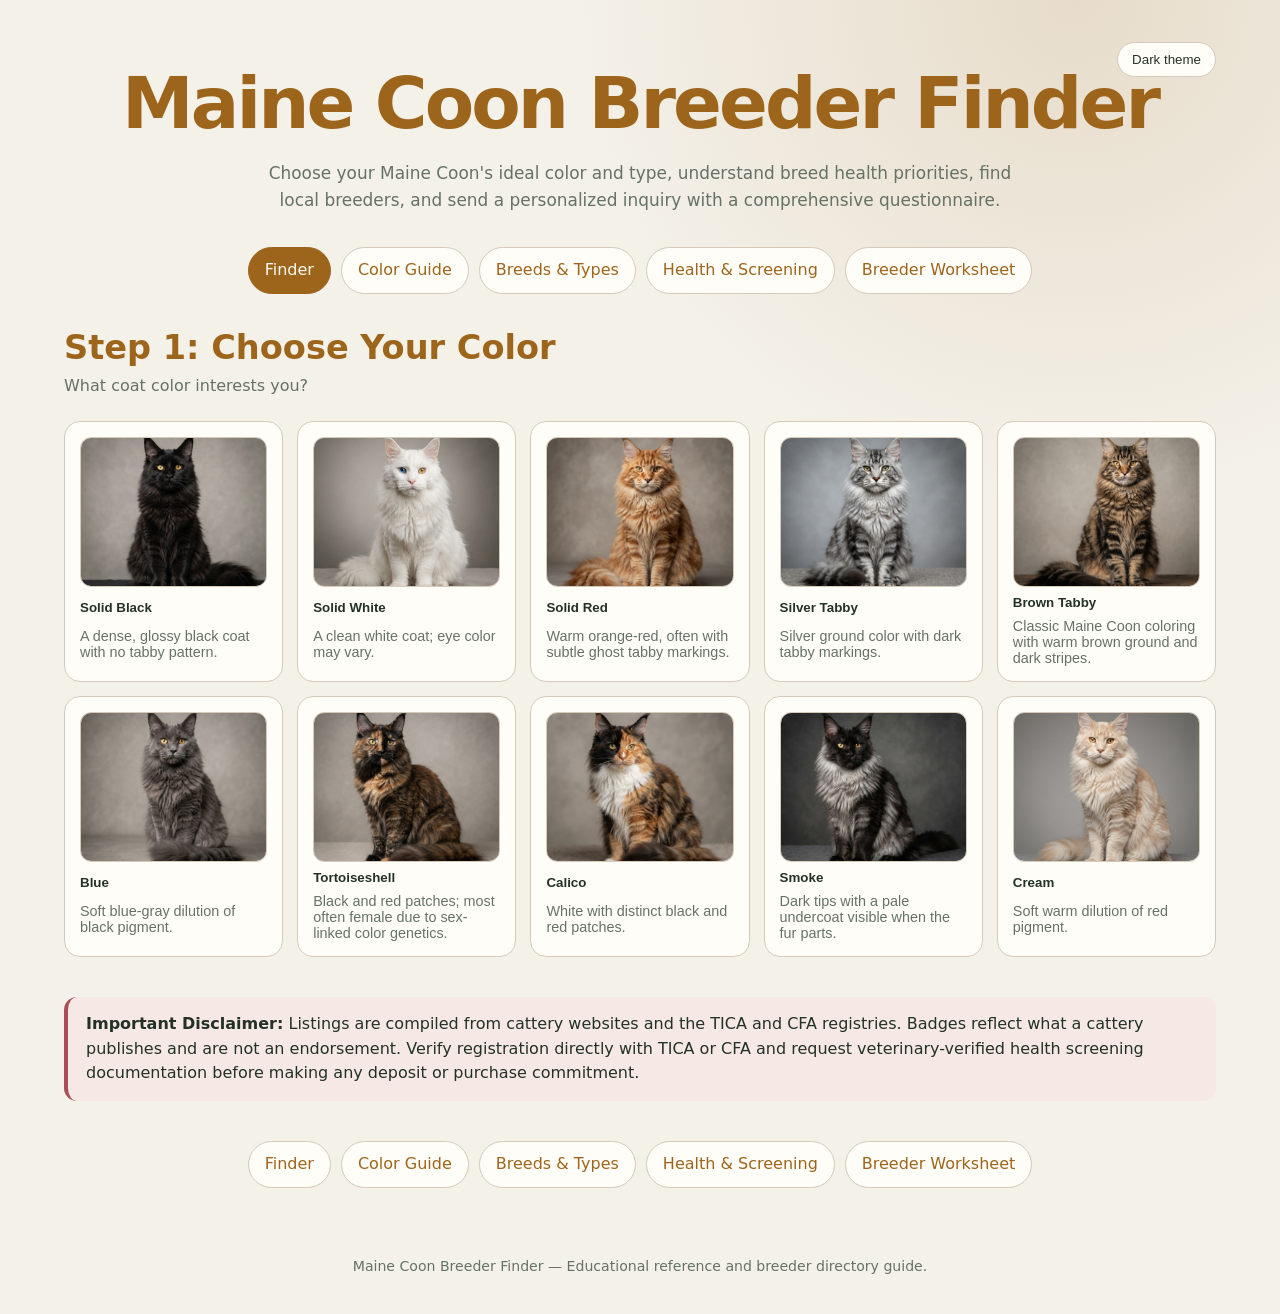
==== commit 2405a4c9: "Wire breeder locator to Supabase search" ====
--- a/index.html
+++ b/index.html
@@ -203,7 +203,7 @@
 </section>
 
 <div class="flag">
-  <b>Important Disclaimer:</b> This tool provides educational guidance only. Breeder listings are illustrative; verify all credentials independently. No breeders or health certifications are guaranteed or endorsed by this site. Always request veterinary-verified health screening documentation before making any kitten purchase commitment.
+  <b>Important Disclaimer:</b> Listings are compiled from cattery websites and the TICA and CFA registries. Badges reflect what a cattery publishes and are not an endorsement. Verify registration directly with TICA or CFA and request veterinary-verified health screening documentation before making any deposit or purchase commitment.
 </div>
 
 <nav class="nav" style="margin-top:40px">
--- a/styles.css
+++ b/styles.css
@@ -57,7 +57,19 @@
 .color-option { display: grid; gap: 8px; text-align: left; border: 1px solid var(--line); border-radius: 16px; background: var(--surface); color: var(--text); padding: 15px; cursor: pointer; transition: transform .2s, border-color .2s; }
 .color-option:hover, .color-option.selected { border-color: var(--brand); transform: translateY(-3px); }
 .color-option span:last-child { color: var(--muted); font-size: .9rem; }
+.thumb { display: block; width: 100%; height: 190px; object-fit: cover; border-radius: 14px 14px 0 0; cursor: zoom-in; transition: transform .2s, filter .2s; }
+.thumb:hover, .thumb:focus-visible { filter: brightness(1.06); }
+.card:has(.thumb) { overflow: hidden; }
+.card:has(.thumb):hover .thumb { transform: scale(1.02); }
+.card[data-key] { cursor: zoom-in; }
+.modal { position: fixed; inset: 0; z-index: 20; display: none; place-items: center; padding: 22px; background: rgba(5, 10, 16, .82); }
+.modal.open { display: grid; }
+.modal .inner { position: relative; width: min(920px, 100%); max-height: calc(100vh - 44px); overflow: auto; background: var(--surface); border: 1px solid var(--line); border-radius: 20px; padding: 18px; }
+.modal .inner > img { display: block; width: 100%; max-height: 78vh; object-fit: contain; border-radius: 14px; background: var(--bg); }
+.modal .close { position: absolute; top: 10px; right: 10px; z-index: 1; width: 38px; height: 38px; border: 1px solid var(--line); border-radius: 50%; background: var(--surface); color: var(--text); font-size: 1.5rem; cursor: pointer; }
 .swatch { height: 66px; border-radius: 11px; border: 1px solid var(--line); display: block; }
+.color-photo { display: block; width: 100%; height: 150px; object-fit: cover; border-radius: 11px; border: 1px solid var(--line); background: var(--surface-strong); }
+.color-option:hover .color-photo, .color-option.selected .color-photo { filter: brightness(1.06); }
 .type-cards, .health-priorities { display: grid; grid-template-columns: repeat(2, 1fr); gap: 18px; margin: 22px 0 38px; }
 .type-card, .priority-card, .breeder-card, .selected-card, .email-draft-box, .search-form, .vet-timeline { background: var(--surface); border: 1px solid var(--line); border-radius: 18px; padding: 22px; box-shadow: 0 12px 28px var(--shadow); }
 .type-card { display: flex; flex-direction: column; }
